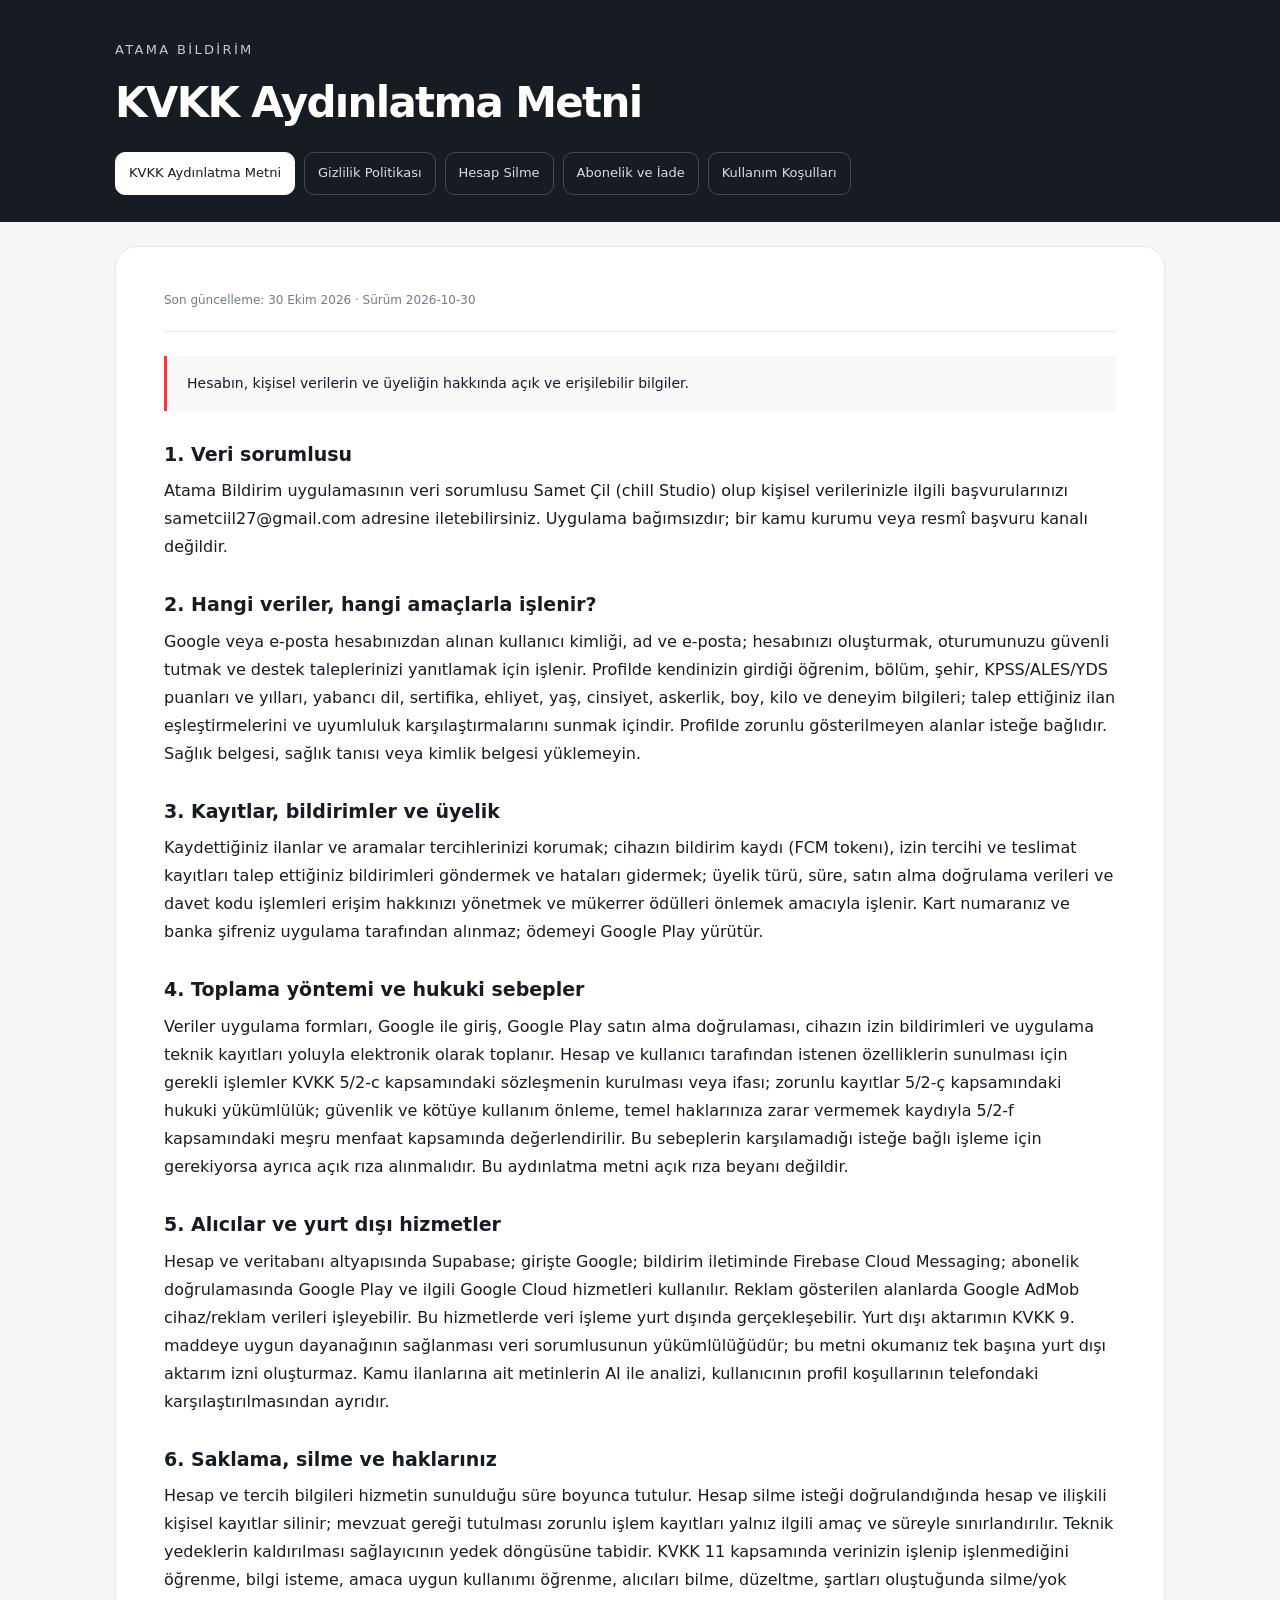
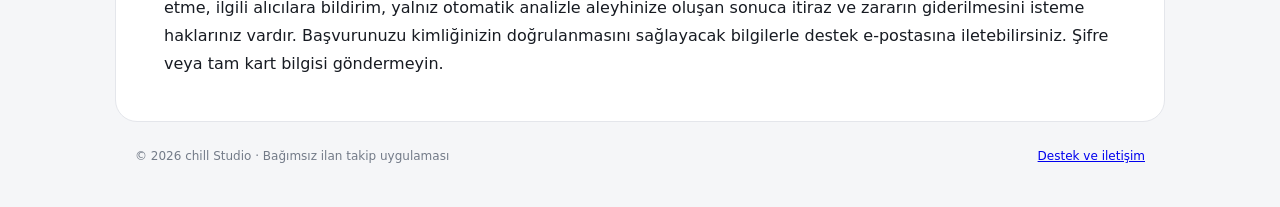
==== kvkk.html @ 3f5b1145 "Add KVKK, terms and subscription pages with shared navigation" ====
<!doctype html><html lang="tr"><head><meta charset="utf-8"><meta name="viewport" content="width=device-width,initial-scale=1"><title>KVKK Aydınlatma Metni | Atama Bildirim</title><link rel="stylesheet" href="style.css"></head><body><header><a class="brand" href="index.html">ATAMA BİLDİRİM</a><h1>KVKK Aydınlatma Metni</h1><nav aria-label="Yasal sayfalar"><a href="kvkk.html" aria-current="page">KVKK Aydınlatma Metni</a><a href="privacy-policy.html">Gizlilik Politikası</a><a href="delete-account.html">Hesap Silme</a><a href="subscription-terms.html">Abonelik ve İade</a><a href="terms.html">Kullanım Koşulları</a></nav></header><main><p class="meta">Son güncelleme: 30 Ekim 2026 · Sürüm 2026-10-30</p><p class="intro">Hesabın, kişisel verilerin ve üyeliğin hakkında açık ve erişilebilir bilgiler.</p><section><h2>1. Veri sorumlusu</h2><p>Atama Bildirim uygulamasının veri sorumlusu Samet Çil (chill Studio) olup kişisel verilerinizle ilgili başvurularınızı sametciil27@gmail.com adresine iletebilirsiniz. Uygulama bağımsızdır; bir kamu kurumu veya resmî başvuru kanalı değildir.</p></section><section><h2>2. Hangi veriler, hangi amaçlarla işlenir?</h2><p>Google veya e-posta hesabınızdan alınan kullanıcı kimliği, ad ve e-posta; hesabınızı oluşturmak, oturumunuzu güvenli tutmak ve destek taleplerinizi yanıtlamak için işlenir. Profilde kendinizin girdiği öğrenim, bölüm, şehir, KPSS/ALES/YDS puanları ve yılları, yabancı dil, sertifika, ehliyet, yaş, cinsiyet, askerlik, boy, kilo ve deneyim bilgileri; talep ettiğiniz ilan eşleştirmelerini ve uyumluluk karşılaştırmalarını sunmak içindir. Profilde zorunlu gösterilmeyen alanlar isteğe bağlıdır. Sağlık belgesi, sağlık tanısı veya kimlik belgesi yüklemeyin.</p></section><section><h2>3. Kayıtlar, bildirimler ve üyelik</h2><p>Kaydettiğiniz ilanlar ve aramalar tercihlerinizi korumak; cihazın bildirim kaydı (FCM tokenı), izin tercihi ve teslimat kayıtları talep ettiğiniz bildirimleri göndermek ve hataları gidermek; üyelik türü, süre, satın alma doğrulama verileri ve davet kodu işlemleri erişim hakkınızı yönetmek ve mükerrer ödülleri önlemek amacıyla işlenir. Kart numaranız ve banka şifreniz uygulama tarafından alınmaz; ödemeyi Google Play yürütür.</p></section><section><h2>4. Toplama yöntemi ve hukuki sebepler</h2><p>Veriler uygulama formları, Google ile giriş, Google Play satın alma doğrulaması, cihazın izin bildirimleri ve uygulama teknik kayıtları yoluyla elektronik olarak toplanır. Hesap ve kullanıcı tarafından istenen özelliklerin sunulması için gerekli işlemler KVKK 5/2-c kapsamındaki sözleşmenin kurulması veya ifası; zorunlu kayıtlar 5/2-ç kapsamındaki hukuki yükümlülük; güvenlik ve kötüye kullanım önleme, temel haklarınıza zarar vermemek kaydıyla 5/2-f kapsamındaki meşru menfaat kapsamında değerlendirilir. Bu sebeplerin karşılamadığı isteğe bağlı işleme için gerekiyorsa ayrıca açık rıza alınmalıdır. Bu aydınlatma metni açık rıza beyanı değildir.</p></section><section><h2>5. Alıcılar ve yurt dışı hizmetler</h2><p>Hesap ve veritabanı altyapısında Supabase; girişte Google; bildirim iletiminde Firebase Cloud Messaging; abonelik doğrulamasında Google Play ve ilgili Google Cloud hizmetleri kullanılır. Reklam gösterilen alanlarda Google AdMob cihaz/reklam verileri işleyebilir. Bu hizmetlerde veri işleme yurt dışında gerçekleşebilir. Yurt dışı aktarımın KVKK 9. maddeye uygun dayanağının sağlanması veri sorumlusunun yükümlülüğüdür; bu metni okumanız tek başına yurt dışı aktarım izni oluşturmaz. Kamu ilanlarına ait metinlerin AI ile analizi, kullanıcının profil koşullarının telefondaki karşılaştırılmasından ayrıdır.</p></section><section><h2>6. Saklama, silme ve haklarınız</h2><p>Hesap ve tercih bilgileri hizmetin sunulduğu süre boyunca tutulur. Hesap silme isteği doğrulandığında hesap ve ilişkili kişisel kayıtlar silinir; mevzuat gereği tutulması zorunlu işlem kayıtları yalnız ilgili amaç ve süreyle sınırlandırılır. Teknik yedeklerin kaldırılması sağlayıcının yedek döngüsüne tabidir. KVKK 11 kapsamında verinizin işlenip işlenmediğini öğrenme, bilgi isteme, amaca uygun kullanımı öğrenme, alıcıları bilme, düzeltme, şartları oluştuğunda silme/yok etme, ilgili alıcılara bildirim, yalnız otomatik analizle aleyhinize oluşan sonuca itiraz ve zararın giderilmesini isteme haklarınız vardır. Başvurunuzu kimliğinizin doğrulanmasını sağlayacak bilgilerle destek e-postasına iletebilirsiniz. Şifre veya tam kart bilgisi göndermeyin.</p></section></main><footer><span>© 2026 chill Studio · Bağımsız ilan takip uygulaması</span><a href="mailto:sametciil27@gmail.com">Destek ve iletişim</a></footer></body></html>
---- style.css ----
*{box-sizing:border-box}body{margin:0;background:#f5f6f8;color:#171b22;font:16px/1.75 system-ui,-apple-system,sans-serif}header{background:#171b22;color:#fff;padding:35px max(20px,calc((100vw - 1050px)/2)) 27px}.brand{font-size:13px;letter-spacing:.18em;color:#c6cbd2;text-decoration:none}h1{font-size:clamp(27px,5vw,42px);line-height:1.2;margin:15px 0 24px;letter-spacing:-.04em}nav{display:flex;flex-wrap:wrap;gap:9px}nav a{color:#dadde3;text-decoration:none;font-size:13px;padding:9px 13px;border:1px solid #444953;border-radius:10px}nav a[aria-current=page],nav a:hover{background:#fff;color:#171b22;border-color:#fff}main{max-width:1050px;margin:24px auto;padding:35px clamp(20px,5vw,48px);background:#fff;border:1px solid #e4e6eb;border-radius:22px}.meta{font-size:12px;color:#737b88;border-bottom:1px solid #e9ebef;padding-bottom:20px}.intro{border-left:3px solid #ff343b;background:#f8f8f9;padding:15px 20px;margin:24px 0;font-size:14px}h2{font-size:19px;line-height:1.4;margin:30px 0 10px}p{margin:8px 0;overflow-wrap:anywhere}main a{color:#222;text-underline-offset:4px}footer{max-width:1050px;margin:20px auto 40px;padding:0 20px;font-size:12px;color:#737b88;display:flex;justify-content:space-between;gap:20px;flex-wrap:wrap}@media(max-width:700px){main{margin:16px 12px;padding:24px 19px}header{padding:26px 20px}nav a{font-size:12px;padding:8px 10px}}
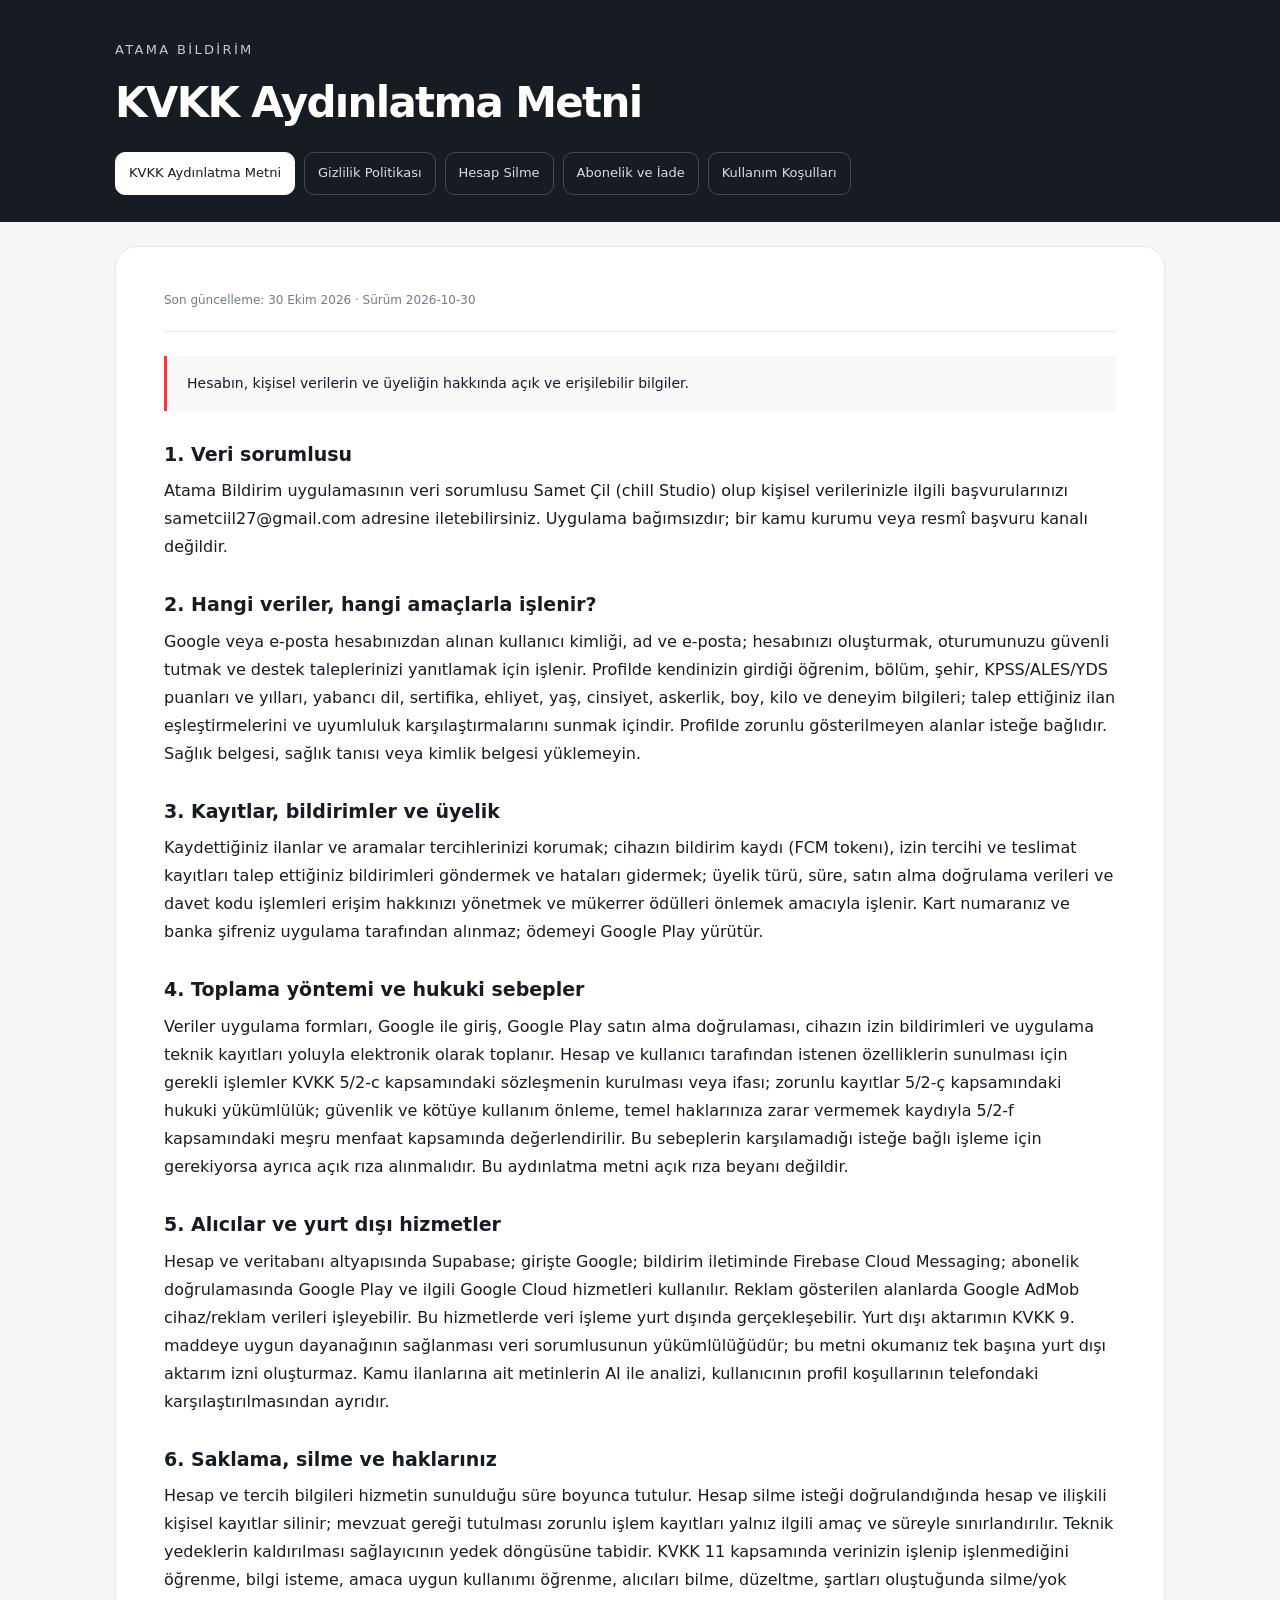
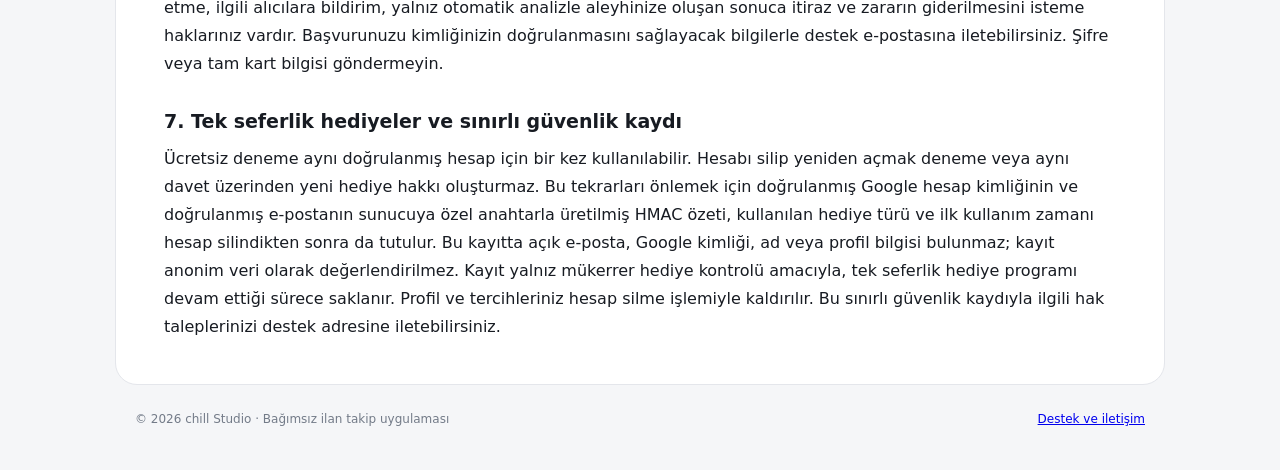
==== commit eeb5349c: "Disclose minimal persistent promotion anti-abuse records" ====
--- a/kvkk.html
+++ b/kvkk.html
@@ -1 +1 @@
-<!doctype html><html lang="tr"><head><meta charset="utf-8"><meta name="viewport" content="width=device-width,initial-scale=1"><title>KVKK Aydınlatma Metni | Atama Bildirim</title><link rel="stylesheet" href="style.css"></head><body><header><a class="brand" href="index.html">ATAMA BİLDİRİM</a><h1>KVKK Aydınlatma Metni</h1><nav aria-label="Yasal sayfalar"><a href="kvkk.html" aria-current="page">KVKK Aydınlatma Metni</a><a href="privacy-policy.html">Gizlilik Politikası</a><a href="delete-account.html">Hesap Silme</a><a href="subscription-terms.html">Abonelik ve İade</a><a href="terms.html">Kullanım Koşulları</a></nav></header><main><p class="meta">Son güncelleme: 30 Ekim 2026 · Sürüm 2026-10-30</p><p class="intro">Hesabın, kişisel verilerin ve üyeliğin hakkında açık ve erişilebilir bilgiler.</p><section><h2>1. Veri sorumlusu</h2><p>Atama Bildirim uygulamasının veri sorumlusu Samet Çil (chill Studio) olup kişisel verilerinizle ilgili başvurularınızı sametciil27@gmail.com adresine iletebilirsiniz. Uygulama bağımsızdır; bir kamu kurumu veya resmî başvuru kanalı değildir.</p></section><section><h2>2. Hangi veriler, hangi amaçlarla işlenir?</h2><p>Google veya e-posta hesabınızdan alınan kullanıcı kimliği, ad ve e-posta; hesabınızı oluşturmak, oturumunuzu güvenli tutmak ve destek taleplerinizi yanıtlamak için işlenir. Profilde kendinizin girdiği öğrenim, bölüm, şehir, KPSS/ALES/YDS puanları ve yılları, yabancı dil, sertifika, ehliyet, yaş, cinsiyet, askerlik, boy, kilo ve deneyim bilgileri; talep ettiğiniz ilan eşleştirmelerini ve uyumluluk karşılaştırmalarını sunmak içindir. Profilde zorunlu gösterilmeyen alanlar isteğe bağlıdır. Sağlık belgesi, sağlık tanısı veya kimlik belgesi yüklemeyin.</p></section><section><h2>3. Kayıtlar, bildirimler ve üyelik</h2><p>Kaydettiğiniz ilanlar ve aramalar tercihlerinizi korumak; cihazın bildirim kaydı (FCM tokenı), izin tercihi ve teslimat kayıtları talep ettiğiniz bildirimleri göndermek ve hataları gidermek; üyelik türü, süre, satın alma doğrulama verileri ve davet kodu işlemleri erişim hakkınızı yönetmek ve mükerrer ödülleri önlemek amacıyla işlenir. Kart numaranız ve banka şifreniz uygulama tarafından alınmaz; ödemeyi Google Play yürütür.</p></section><section><h2>4. Toplama yöntemi ve hukuki sebepler</h2><p>Veriler uygulama formları, Google ile giriş, Google Play satın alma doğrulaması, cihazın izin bildirimleri ve uygulama teknik kayıtları yoluyla elektronik olarak toplanır. Hesap ve kullanıcı tarafından istenen özelliklerin sunulması için gerekli işlemler KVKK 5/2-c kapsamındaki sözleşmenin kurulması veya ifası; zorunlu kayıtlar 5/2-ç kapsamındaki hukuki yükümlülük; güvenlik ve kötüye kullanım önleme, temel haklarınıza zarar vermemek kaydıyla 5/2-f kapsamındaki meşru menfaat kapsamında değerlendirilir. Bu sebeplerin karşılamadığı isteğe bağlı işleme için gerekiyorsa ayrıca açık rıza alınmalıdır. Bu aydınlatma metni açık rıza beyanı değildir.</p></section><section><h2>5. Alıcılar ve yurt dışı hizmetler</h2><p>Hesap ve veritabanı altyapısında Supabase; girişte Google; bildirim iletiminde Firebase Cloud Messaging; abonelik doğrulamasında Google Play ve ilgili Google Cloud hizmetleri kullanılır. Reklam gösterilen alanlarda Google AdMob cihaz/reklam verileri işleyebilir. Bu hizmetlerde veri işleme yurt dışında gerçekleşebilir. Yurt dışı aktarımın KVKK 9. maddeye uygun dayanağının sağlanması veri sorumlusunun yükümlülüğüdür; bu metni okumanız tek başına yurt dışı aktarım izni oluşturmaz. Kamu ilanlarına ait metinlerin AI ile analizi, kullanıcının profil koşullarının telefondaki karşılaştırılmasından ayrıdır.</p></section><section><h2>6. Saklama, silme ve haklarınız</h2><p>Hesap ve tercih bilgileri hizmetin sunulduğu süre boyunca tutulur. Hesap silme isteği doğrulandığında hesap ve ilişkili kişisel kayıtlar silinir; mevzuat gereği tutulması zorunlu işlem kayıtları yalnız ilgili amaç ve süreyle sınırlandırılır. Teknik yedeklerin kaldırılması sağlayıcının yedek döngüsüne tabidir. KVKK 11 kapsamında verinizin işlenip işlenmediğini öğrenme, bilgi isteme, amaca uygun kullanımı öğrenme, alıcıları bilme, düzeltme, şartları oluştuğunda silme/yok etme, ilgili alıcılara bildirim, yalnız otomatik analizle aleyhinize oluşan sonuca itiraz ve zararın giderilmesini isteme haklarınız vardır. Başvurunuzu kimliğinizin doğrulanmasını sağlayacak bilgilerle destek e-postasına iletebilirsiniz. Şifre veya tam kart bilgisi göndermeyin.</p></section></main><footer><span>© 2026 chill Studio · Bağımsız ilan takip uygulaması</span><a href="mailto:sametciil27@gmail.com">Destek ve iletişim</a></footer></body></html>+<!doctype html><html lang="tr"><head><meta charset="utf-8"><meta name="viewport" content="width=device-width,initial-scale=1"><title>KVKK Aydınlatma Metni | Atama Bildirim</title><link rel="stylesheet" href="style.css"></head><body><header><a class="brand" href="index.html">ATAMA BİLDİRİM</a><h1>KVKK Aydınlatma Metni</h1><nav aria-label="Yasal sayfalar"><a href="kvkk.html" aria-current="page">KVKK Aydınlatma Metni</a><a href="privacy-policy.html">Gizlilik Politikası</a><a href="delete-account.html">Hesap Silme</a><a href="subscription-terms.html">Abonelik ve İade</a><a href="terms.html">Kullanım Koşulları</a></nav></header><main><p class="meta">Son güncelleme: 30 Ekim 2026 · Sürüm 2026-10-30</p><p class="intro">Hesabın, kişisel verilerin ve üyeliğin hakkında açık ve erişilebilir bilgiler.</p><section><h2>1. Veri sorumlusu</h2><p>Atama Bildirim uygulamasının veri sorumlusu Samet Çil (chill Studio) olup kişisel verilerinizle ilgili başvurularınızı sametciil27@gmail.com adresine iletebilirsiniz. Uygulama bağımsızdır; bir kamu kurumu veya resmî başvuru kanalı değildir.</p></section><section><h2>2. Hangi veriler, hangi amaçlarla işlenir?</h2><p>Google veya e-posta hesabınızdan alınan kullanıcı kimliği, ad ve e-posta; hesabınızı oluşturmak, oturumunuzu güvenli tutmak ve destek taleplerinizi yanıtlamak için işlenir. Profilde kendinizin girdiği öğrenim, bölüm, şehir, KPSS/ALES/YDS puanları ve yılları, yabancı dil, sertifika, ehliyet, yaş, cinsiyet, askerlik, boy, kilo ve deneyim bilgileri; talep ettiğiniz ilan eşleştirmelerini ve uyumluluk karşılaştırmalarını sunmak içindir. Profilde zorunlu gösterilmeyen alanlar isteğe bağlıdır. Sağlık belgesi, sağlık tanısı veya kimlik belgesi yüklemeyin.</p></section><section><h2>3. Kayıtlar, bildirimler ve üyelik</h2><p>Kaydettiğiniz ilanlar ve aramalar tercihlerinizi korumak; cihazın bildirim kaydı (FCM tokenı), izin tercihi ve teslimat kayıtları talep ettiğiniz bildirimleri göndermek ve hataları gidermek; üyelik türü, süre, satın alma doğrulama verileri ve davet kodu işlemleri erişim hakkınızı yönetmek ve mükerrer ödülleri önlemek amacıyla işlenir. Kart numaranız ve banka şifreniz uygulama tarafından alınmaz; ödemeyi Google Play yürütür.</p></section><section><h2>4. Toplama yöntemi ve hukuki sebepler</h2><p>Veriler uygulama formları, Google ile giriş, Google Play satın alma doğrulaması, cihazın izin bildirimleri ve uygulama teknik kayıtları yoluyla elektronik olarak toplanır. Hesap ve kullanıcı tarafından istenen özelliklerin sunulması için gerekli işlemler KVKK 5/2-c kapsamındaki sözleşmenin kurulması veya ifası; zorunlu kayıtlar 5/2-ç kapsamındaki hukuki yükümlülük; güvenlik ve kötüye kullanım önleme, temel haklarınıza zarar vermemek kaydıyla 5/2-f kapsamındaki meşru menfaat kapsamında değerlendirilir. Bu sebeplerin karşılamadığı isteğe bağlı işleme için gerekiyorsa ayrıca açık rıza alınmalıdır. Bu aydınlatma metni açık rıza beyanı değildir.</p></section><section><h2>5. Alıcılar ve yurt dışı hizmetler</h2><p>Hesap ve veritabanı altyapısında Supabase; girişte Google; bildirim iletiminde Firebase Cloud Messaging; abonelik doğrulamasında Google Play ve ilgili Google Cloud hizmetleri kullanılır. Reklam gösterilen alanlarda Google AdMob cihaz/reklam verileri işleyebilir. Bu hizmetlerde veri işleme yurt dışında gerçekleşebilir. Yurt dışı aktarımın KVKK 9. maddeye uygun dayanağının sağlanması veri sorumlusunun yükümlülüğüdür; bu metni okumanız tek başına yurt dışı aktarım izni oluşturmaz. Kamu ilanlarına ait metinlerin AI ile analizi, kullanıcının profil koşullarının telefondaki karşılaştırılmasından ayrıdır.</p></section><section><h2>6. Saklama, silme ve haklarınız</h2><p>Hesap ve tercih bilgileri hizmetin sunulduğu süre boyunca tutulur. Hesap silme isteği doğrulandığında hesap ve ilişkili kişisel kayıtlar silinir; mevzuat gereği tutulması zorunlu işlem kayıtları yalnız ilgili amaç ve süreyle sınırlandırılır. Teknik yedeklerin kaldırılması sağlayıcının yedek döngüsüne tabidir. KVKK 11 kapsamında verinizin işlenip işlenmediğini öğrenme, bilgi isteme, amaca uygun kullanımı öğrenme, alıcıları bilme, düzeltme, şartları oluştuğunda silme/yok etme, ilgili alıcılara bildirim, yalnız otomatik analizle aleyhinize oluşan sonuca itiraz ve zararın giderilmesini isteme haklarınız vardır. Başvurunuzu kimliğinizin doğrulanmasını sağlayacak bilgilerle destek e-postasına iletebilirsiniz. Şifre veya tam kart bilgisi göndermeyin.</p></section><section><h2>7. Tek seferlik hediyeler ve sınırlı güvenlik kaydı</h2><p>Ücretsiz deneme aynı doğrulanmış hesap için bir kez kullanılabilir. Hesabı silip yeniden açmak deneme veya aynı davet üzerinden yeni hediye hakkı oluşturmaz. Bu tekrarları önlemek için doğrulanmış Google hesap kimliğinin ve doğrulanmış e-postanın sunucuya özel anahtarla üretilmiş HMAC özeti, kullanılan hediye türü ve ilk kullanım zamanı hesap silindikten sonra da tutulur. Bu kayıtta açık e-posta, Google kimliği, ad veya profil bilgisi bulunmaz; kayıt anonim veri olarak değerlendirilmez. Kayıt yalnız mükerrer hediye kontrolü amacıyla, tek seferlik hediye programı devam ettiği sürece saklanır. Profil ve tercihleriniz hesap silme işlemiyle kaldırılır. Bu sınırlı güvenlik kaydıyla ilgili hak taleplerinizi destek adresine iletebilirsiniz.</p></section></main><footer><span>© 2026 chill Studio · Bağımsız ilan takip uygulaması</span><a href="mailto:sametciil27@gmail.com">Destek ve iletişim</a></footer></body></html>
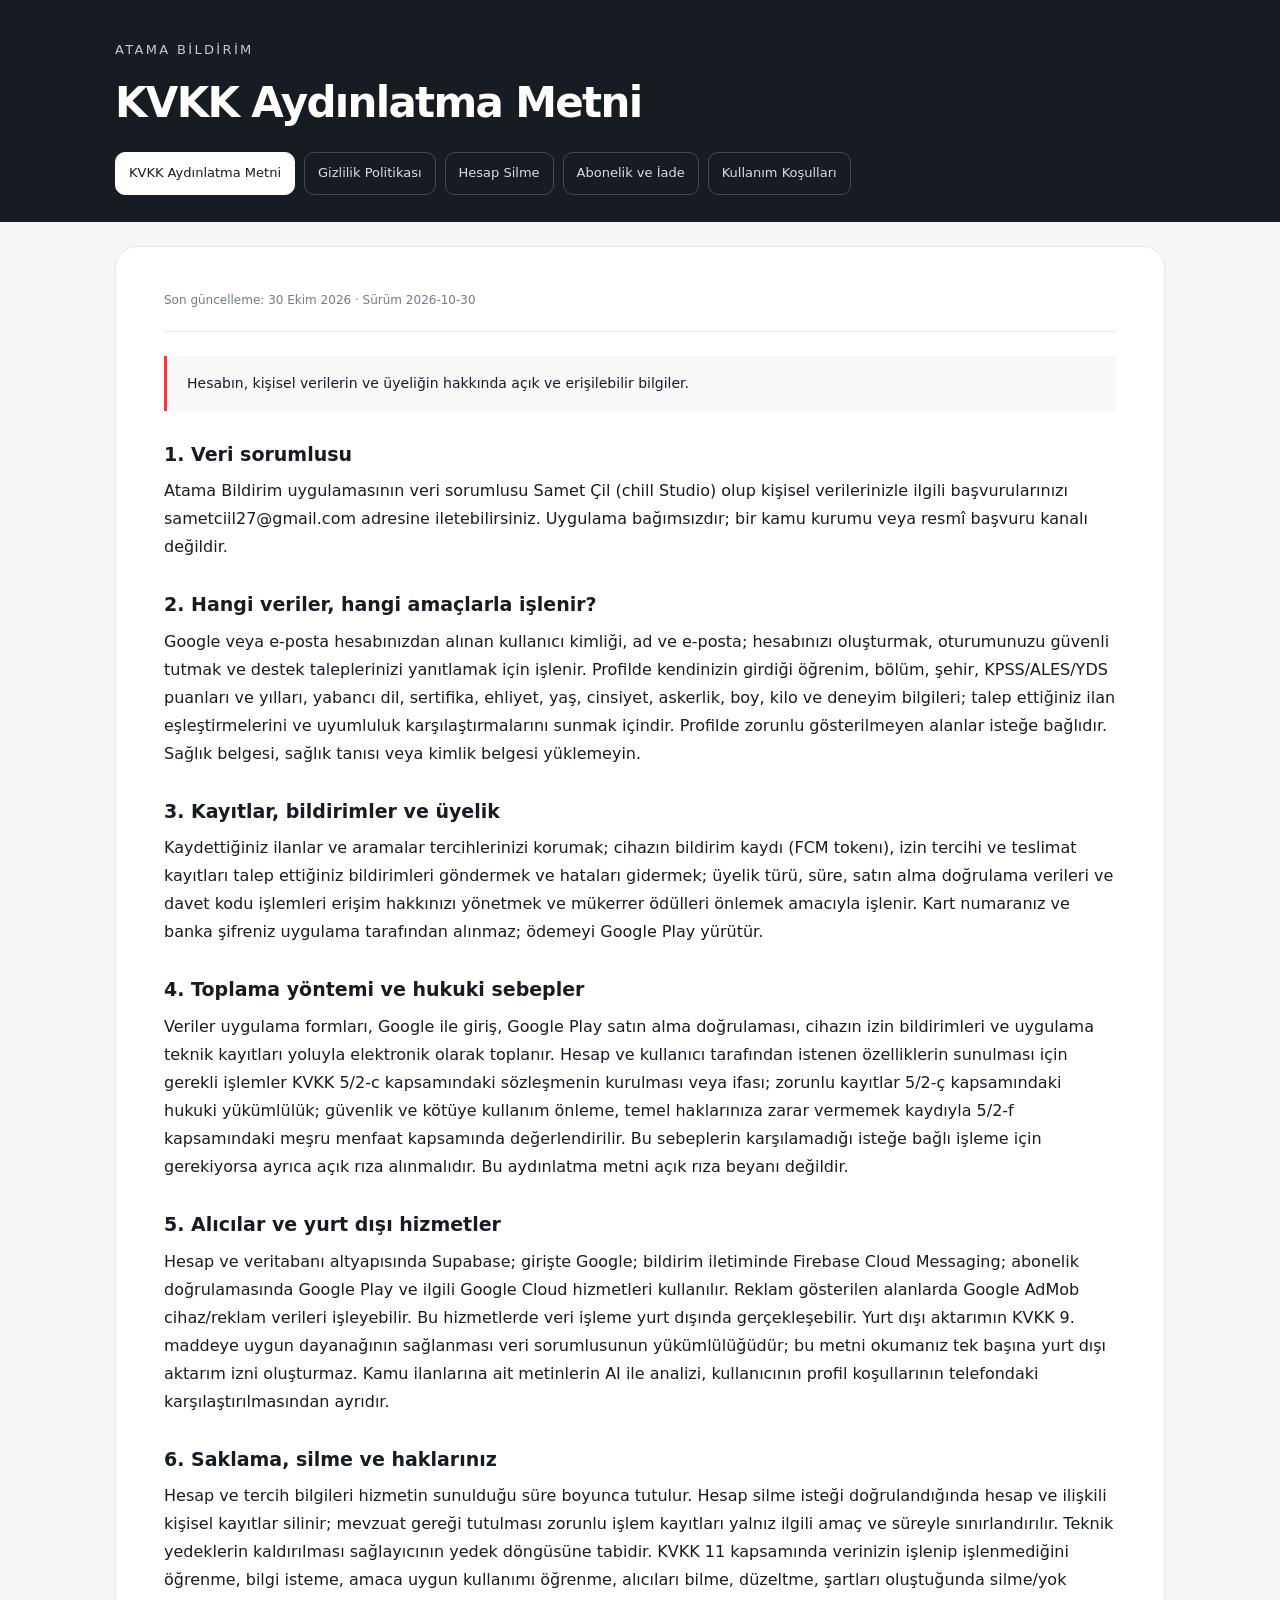
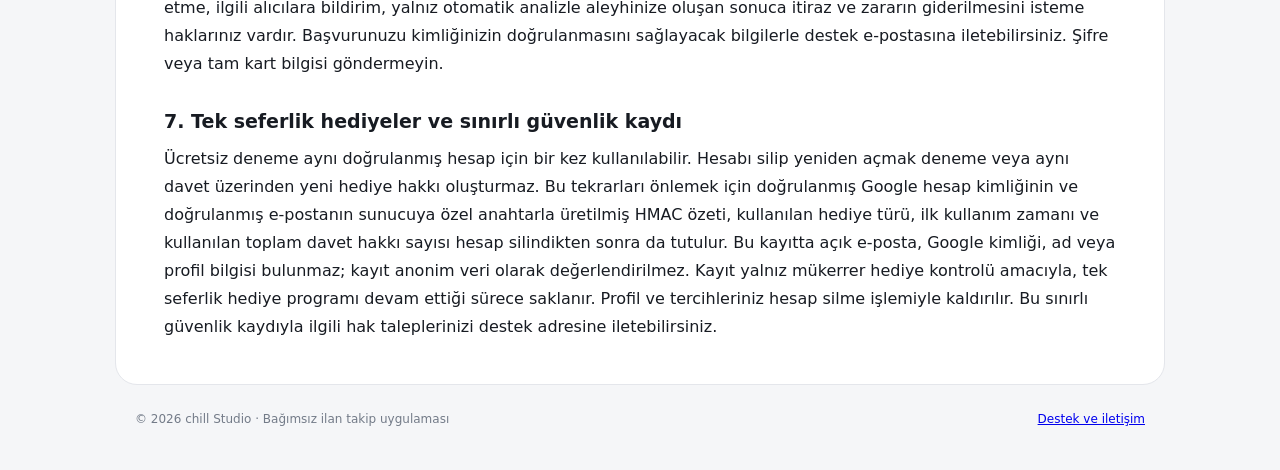
==== commit 8295ba54: "Disclose persistent referral allowance counter" ====
--- a/kvkk.html
+++ b/kvkk.html
@@ -1 +1 @@
-<!doctype html><html lang="tr"><head><meta charset="utf-8"><meta name="viewport" content="width=device-width,initial-scale=1"><title>KVKK Aydınlatma Metni | Atama Bildirim</title><link rel="stylesheet" href="style.css"></head><body><header><a class="brand" href="index.html">ATAMA BİLDİRİM</a><h1>KVKK Aydınlatma Metni</h1><nav aria-label="Yasal sayfalar"><a href="kvkk.html" aria-current="page">KVKK Aydınlatma Metni</a><a href="privacy-policy.html">Gizlilik Politikası</a><a href="delete-account.html">Hesap Silme</a><a href="subscription-terms.html">Abonelik ve İade</a><a href="terms.html">Kullanım Koşulları</a></nav></header><main><p class="meta">Son güncelleme: 30 Ekim 2026 · Sürüm 2026-10-30</p><p class="intro">Hesabın, kişisel verilerin ve üyeliğin hakkında açık ve erişilebilir bilgiler.</p><section><h2>1. Veri sorumlusu</h2><p>Atama Bildirim uygulamasının veri sorumlusu Samet Çil (chill Studio) olup kişisel verilerinizle ilgili başvurularınızı sametciil27@gmail.com adresine iletebilirsiniz. Uygulama bağımsızdır; bir kamu kurumu veya resmî başvuru kanalı değildir.</p></section><section><h2>2. Hangi veriler, hangi amaçlarla işlenir?</h2><p>Google veya e-posta hesabınızdan alınan kullanıcı kimliği, ad ve e-posta; hesabınızı oluşturmak, oturumunuzu güvenli tutmak ve destek taleplerinizi yanıtlamak için işlenir. Profilde kendinizin girdiği öğrenim, bölüm, şehir, KPSS/ALES/YDS puanları ve yılları, yabancı dil, sertifika, ehliyet, yaş, cinsiyet, askerlik, boy, kilo ve deneyim bilgileri; talep ettiğiniz ilan eşleştirmelerini ve uyumluluk karşılaştırmalarını sunmak içindir. Profilde zorunlu gösterilmeyen alanlar isteğe bağlıdır. Sağlık belgesi, sağlık tanısı veya kimlik belgesi yüklemeyin.</p></section><section><h2>3. Kayıtlar, bildirimler ve üyelik</h2><p>Kaydettiğiniz ilanlar ve aramalar tercihlerinizi korumak; cihazın bildirim kaydı (FCM tokenı), izin tercihi ve teslimat kayıtları talep ettiğiniz bildirimleri göndermek ve hataları gidermek; üyelik türü, süre, satın alma doğrulama verileri ve davet kodu işlemleri erişim hakkınızı yönetmek ve mükerrer ödülleri önlemek amacıyla işlenir. Kart numaranız ve banka şifreniz uygulama tarafından alınmaz; ödemeyi Google Play yürütür.</p></section><section><h2>4. Toplama yöntemi ve hukuki sebepler</h2><p>Veriler uygulama formları, Google ile giriş, Google Play satın alma doğrulaması, cihazın izin bildirimleri ve uygulama teknik kayıtları yoluyla elektronik olarak toplanır. Hesap ve kullanıcı tarafından istenen özelliklerin sunulması için gerekli işlemler KVKK 5/2-c kapsamındaki sözleşmenin kurulması veya ifası; zorunlu kayıtlar 5/2-ç kapsamındaki hukuki yükümlülük; güvenlik ve kötüye kullanım önleme, temel haklarınıza zarar vermemek kaydıyla 5/2-f kapsamındaki meşru menfaat kapsamında değerlendirilir. Bu sebeplerin karşılamadığı isteğe bağlı işleme için gerekiyorsa ayrıca açık rıza alınmalıdır. Bu aydınlatma metni açık rıza beyanı değildir.</p></section><section><h2>5. Alıcılar ve yurt dışı hizmetler</h2><p>Hesap ve veritabanı altyapısında Supabase; girişte Google; bildirim iletiminde Firebase Cloud Messaging; abonelik doğrulamasında Google Play ve ilgili Google Cloud hizmetleri kullanılır. Reklam gösterilen alanlarda Google AdMob cihaz/reklam verileri işleyebilir. Bu hizmetlerde veri işleme yurt dışında gerçekleşebilir. Yurt dışı aktarımın KVKK 9. maddeye uygun dayanağının sağlanması veri sorumlusunun yükümlülüğüdür; bu metni okumanız tek başına yurt dışı aktarım izni oluşturmaz. Kamu ilanlarına ait metinlerin AI ile analizi, kullanıcının profil koşullarının telefondaki karşılaştırılmasından ayrıdır.</p></section><section><h2>6. Saklama, silme ve haklarınız</h2><p>Hesap ve tercih bilgileri hizmetin sunulduğu süre boyunca tutulur. Hesap silme isteği doğrulandığında hesap ve ilişkili kişisel kayıtlar silinir; mevzuat gereği tutulması zorunlu işlem kayıtları yalnız ilgili amaç ve süreyle sınırlandırılır. Teknik yedeklerin kaldırılması sağlayıcının yedek döngüsüne tabidir. KVKK 11 kapsamında verinizin işlenip işlenmediğini öğrenme, bilgi isteme, amaca uygun kullanımı öğrenme, alıcıları bilme, düzeltme, şartları oluştuğunda silme/yok etme, ilgili alıcılara bildirim, yalnız otomatik analizle aleyhinize oluşan sonuca itiraz ve zararın giderilmesini isteme haklarınız vardır. Başvurunuzu kimliğinizin doğrulanmasını sağlayacak bilgilerle destek e-postasına iletebilirsiniz. Şifre veya tam kart bilgisi göndermeyin.</p></section><section><h2>7. Tek seferlik hediyeler ve sınırlı güvenlik kaydı</h2><p>Ücretsiz deneme aynı doğrulanmış hesap için bir kez kullanılabilir. Hesabı silip yeniden açmak deneme veya aynı davet üzerinden yeni hediye hakkı oluşturmaz. Bu tekrarları önlemek için doğrulanmış Google hesap kimliğinin ve doğrulanmış e-postanın sunucuya özel anahtarla üretilmiş HMAC özeti, kullanılan hediye türü ve ilk kullanım zamanı hesap silindikten sonra da tutulur. Bu kayıtta açık e-posta, Google kimliği, ad veya profil bilgisi bulunmaz; kayıt anonim veri olarak değerlendirilmez. Kayıt yalnız mükerrer hediye kontrolü amacıyla, tek seferlik hediye programı devam ettiği sürece saklanır. Profil ve tercihleriniz hesap silme işlemiyle kaldırılır. Bu sınırlı güvenlik kaydıyla ilgili hak taleplerinizi destek adresine iletebilirsiniz.</p></section></main><footer><span>© 2026 chill Studio · Bağımsız ilan takip uygulaması</span><a href="mailto:sametciil27@gmail.com">Destek ve iletişim</a></footer></body></html>+<!doctype html><html lang="tr"><head><meta charset="utf-8"><meta name="viewport" content="width=device-width,initial-scale=1"><title>KVKK Aydınlatma Metni | Atama Bildirim</title><link rel="stylesheet" href="style.css"></head><body><header><a class="brand" href="index.html">ATAMA BİLDİRİM</a><h1>KVKK Aydınlatma Metni</h1><nav aria-label="Yasal sayfalar"><a href="kvkk.html" aria-current="page">KVKK Aydınlatma Metni</a><a href="privacy-policy.html">Gizlilik Politikası</a><a href="delete-account.html">Hesap Silme</a><a href="subscription-terms.html">Abonelik ve İade</a><a href="terms.html">Kullanım Koşulları</a></nav></header><main><p class="meta">Son güncelleme: 30 Ekim 2026 · Sürüm 2026-10-30</p><p class="intro">Hesabın, kişisel verilerin ve üyeliğin hakkında açık ve erişilebilir bilgiler.</p><section><h2>1. Veri sorumlusu</h2><p>Atama Bildirim uygulamasının veri sorumlusu Samet Çil (chill Studio) olup kişisel verilerinizle ilgili başvurularınızı sametciil27@gmail.com adresine iletebilirsiniz. Uygulama bağımsızdır; bir kamu kurumu veya resmî başvuru kanalı değildir.</p></section><section><h2>2. Hangi veriler, hangi amaçlarla işlenir?</h2><p>Google veya e-posta hesabınızdan alınan kullanıcı kimliği, ad ve e-posta; hesabınızı oluşturmak, oturumunuzu güvenli tutmak ve destek taleplerinizi yanıtlamak için işlenir. Profilde kendinizin girdiği öğrenim, bölüm, şehir, KPSS/ALES/YDS puanları ve yılları, yabancı dil, sertifika, ehliyet, yaş, cinsiyet, askerlik, boy, kilo ve deneyim bilgileri; talep ettiğiniz ilan eşleştirmelerini ve uyumluluk karşılaştırmalarını sunmak içindir. Profilde zorunlu gösterilmeyen alanlar isteğe bağlıdır. Sağlık belgesi, sağlık tanısı veya kimlik belgesi yüklemeyin.</p></section><section><h2>3. Kayıtlar, bildirimler ve üyelik</h2><p>Kaydettiğiniz ilanlar ve aramalar tercihlerinizi korumak; cihazın bildirim kaydı (FCM tokenı), izin tercihi ve teslimat kayıtları talep ettiğiniz bildirimleri göndermek ve hataları gidermek; üyelik türü, süre, satın alma doğrulama verileri ve davet kodu işlemleri erişim hakkınızı yönetmek ve mükerrer ödülleri önlemek amacıyla işlenir. Kart numaranız ve banka şifreniz uygulama tarafından alınmaz; ödemeyi Google Play yürütür.</p></section><section><h2>4. Toplama yöntemi ve hukuki sebepler</h2><p>Veriler uygulama formları, Google ile giriş, Google Play satın alma doğrulaması, cihazın izin bildirimleri ve uygulama teknik kayıtları yoluyla elektronik olarak toplanır. Hesap ve kullanıcı tarafından istenen özelliklerin sunulması için gerekli işlemler KVKK 5/2-c kapsamındaki sözleşmenin kurulması veya ifası; zorunlu kayıtlar 5/2-ç kapsamındaki hukuki yükümlülük; güvenlik ve kötüye kullanım önleme, temel haklarınıza zarar vermemek kaydıyla 5/2-f kapsamındaki meşru menfaat kapsamında değerlendirilir. Bu sebeplerin karşılamadığı isteğe bağlı işleme için gerekiyorsa ayrıca açık rıza alınmalıdır. Bu aydınlatma metni açık rıza beyanı değildir.</p></section><section><h2>5. Alıcılar ve yurt dışı hizmetler</h2><p>Hesap ve veritabanı altyapısında Supabase; girişte Google; bildirim iletiminde Firebase Cloud Messaging; abonelik doğrulamasında Google Play ve ilgili Google Cloud hizmetleri kullanılır. Reklam gösterilen alanlarda Google AdMob cihaz/reklam verileri işleyebilir. Bu hizmetlerde veri işleme yurt dışında gerçekleşebilir. Yurt dışı aktarımın KVKK 9. maddeye uygun dayanağının sağlanması veri sorumlusunun yükümlülüğüdür; bu metni okumanız tek başına yurt dışı aktarım izni oluşturmaz. Kamu ilanlarına ait metinlerin AI ile analizi, kullanıcının profil koşullarının telefondaki karşılaştırılmasından ayrıdır.</p></section><section><h2>6. Saklama, silme ve haklarınız</h2><p>Hesap ve tercih bilgileri hizmetin sunulduğu süre boyunca tutulur. Hesap silme isteği doğrulandığında hesap ve ilişkili kişisel kayıtlar silinir; mevzuat gereği tutulması zorunlu işlem kayıtları yalnız ilgili amaç ve süreyle sınırlandırılır. Teknik yedeklerin kaldırılması sağlayıcının yedek döngüsüne tabidir. KVKK 11 kapsamında verinizin işlenip işlenmediğini öğrenme, bilgi isteme, amaca uygun kullanımı öğrenme, alıcıları bilme, düzeltme, şartları oluştuğunda silme/yok etme, ilgili alıcılara bildirim, yalnız otomatik analizle aleyhinize oluşan sonuca itiraz ve zararın giderilmesini isteme haklarınız vardır. Başvurunuzu kimliğinizin doğrulanmasını sağlayacak bilgilerle destek e-postasına iletebilirsiniz. Şifre veya tam kart bilgisi göndermeyin.</p></section><section><h2>7. Tek seferlik hediyeler ve sınırlı güvenlik kaydı</h2><p>Ücretsiz deneme aynı doğrulanmış hesap için bir kez kullanılabilir. Hesabı silip yeniden açmak deneme veya aynı davet üzerinden yeni hediye hakkı oluşturmaz. Bu tekrarları önlemek için doğrulanmış Google hesap kimliğinin ve doğrulanmış e-postanın sunucuya özel anahtarla üretilmiş HMAC özeti, kullanılan hediye türü, ilk kullanım zamanı ve kullanılan toplam davet hakkı sayısı hesap silindikten sonra da tutulur. Bu kayıtta açık e-posta, Google kimliği, ad veya profil bilgisi bulunmaz; kayıt anonim veri olarak değerlendirilmez. Kayıt yalnız mükerrer hediye kontrolü amacıyla, tek seferlik hediye programı devam ettiği sürece saklanır. Profil ve tercihleriniz hesap silme işlemiyle kaldırılır. Bu sınırlı güvenlik kaydıyla ilgili hak taleplerinizi destek adresine iletebilirsiniz.</p></section></main><footer><span>© 2026 chill Studio · Bağımsız ilan takip uygulaması</span><a href="mailto:sametciil27@gmail.com">Destek ve iletişim</a></footer></body></html>
